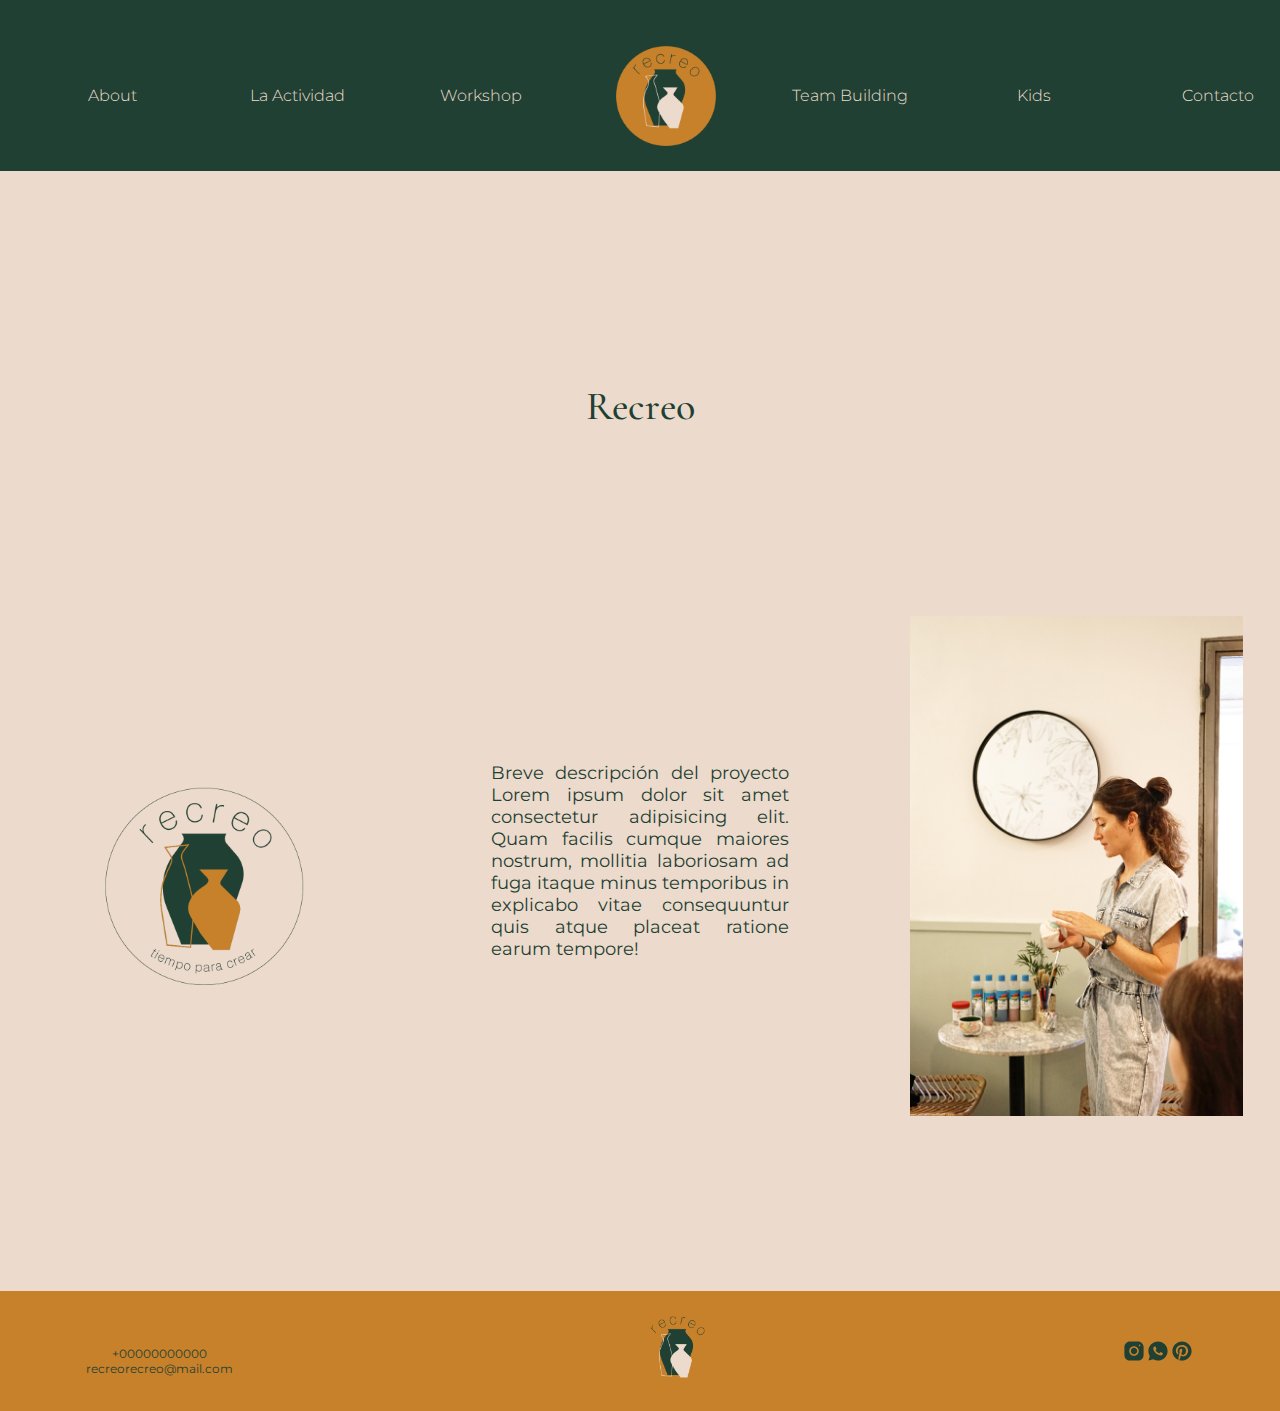
==== index.html @ 4442c3d5 "primer commit" ====
<!DOCTYPE html>
<html lang="en">

<head>
    <meta charset="UTF-8">
    <meta http-equiv="X-UA-Compatible" content="IE=edge">
    <meta name="viewport" content="width=device-width, initial-scale=1.0">
    <link href="https://cdn.jsdelivr.net/npm/bootstrap@5.0.2/dist/css/bootstrap.min.css" rel="stylesheet"
        integrity="sha384-EVSTQN3/azprG1Anm3QDgpJLIm9Nao0Yz1ztcQTwFspd3yD65VohhpuuCOmLASjC" crossorigin="anonymous">
    <link href="https://unpkg.com/aos@2.3.1/dist/aos.css" rel="stylesheet">
    
    <link rel="stylesheet" href="./style/estilos.css">

    <title>Recreo</title>
</head>

<body class="grilla">

    <header>
        <div class="header_mobile">
            <div>
                <div class="collapse" id="navbarToggleExternalContent">
                    <div class="bg-green p-4">
                        <div>
                            <ul class="flex__container">
                                <li>
                                    <a href="./section/about.html">About</a>
                                </li>
                                <li>
                                    <a href="./section/la_actividad.html">La Actividad</a>
                                </li>
                                <li>
                                    <a href="./section/workshops.html">Workshop</a>
                                </li>
                                <li class="logo_index">
                                    <a href="index.html"><img src="./img/logo_recreo_fondo oscuroRecurso 12.png" alt=""
                                            class="recreo__index"></a>
                                </li>
                                <li>
                                    <a href="./section/team_building.html">Team Building</a>
                                </li>
                                <li>
                                    <a href="./section/kids.html">Kids</a>
                                </li>
                                <li>
                                    <a href="./section/contacto.html">Contacto</a>
                                </li>
                            </ul>
                        </div>
                    </div>
                </div>
            </div>
            <nav class="navbar navbar-dark bg-green">
                <div class="container-fluid"  data-aos="fade" data-aos-duration="2000">
                    <button class="navbar-toggler" type="button" data-bs-toggle="collapse"
                        data-bs-target="#navbarToggleExternalContent" aria-controls="navbarToggleExternalContent"
                        aria-expanded="false" aria-label="Toggle navigation">
                        <span class="navbar-toggler-icon"></span>
                    </button>
                    <div>
                        <a href="index.html">recreo</a>
                    </div>
                </div>
            </nav>
        </div>
        <div class="header_desktop">
            <nav>
                <ul class="flex__container">
                    <li>
                        <a href="./section/about.html">About</a>
                    </li>
                    <li>
                        <a href="./section/la_actividad.html">La Actividad</a>
                    </li>
                    <li>
                        <a href="./section/workshops.html">Workshop</a>
                    </li>
                    <li class="logo_index">
                        <a href="index.html"><img src="./img/logo_recreo_fondo oscuroRecurso 12.png" alt=""
                                class="recreo__index" data-aos="fade" data-aos-duration="2700"></a>
                    </li>
                    <li>
                        <a href="./section/team_building.html">Team Building</a>
                    </li>
                    <li>
                        <a href="./section/kids.html">Kids</a>
                    </li>
                    <li>
                        <a href="./section/contacto.html">Contacto</a>
                    </li>
                </ul>
            </nav>
        </div>
    </header>

    <main class="page__recreo">
        <h1 class="flex__titulo_index">Recreo</h1>
        <img src="./img/logo_recreo_fondo claroRecurso 9.png" alt="Logo Recreo" class="recreo__logo">
        <p class="p__recreo">Breve descripción del proyecto Lorem ipsum dolor sit amet consectetur adipisicing elit.
                Quam facilis cumque maiores nostrum, mollitia laboriosam ad fuga itaque minus temporibus in explicabo
                vitae consequuntur quis atque placeat ratione earum tempore!</p>
        <img src="./img/paraweb_recreo_01.jpg" alt="Actividad talleres" class="foto__recreo">
        </div>
    </main>
    <footer>
        <p class="flex__contacto">+00000000000<br>recreorecreo@mail.com</p>
        <img src="./img/logo_recreo_fondo oscuroRecurso 12.png" alt="" class="footer__gif">
        <div class="footer__favicon">
            <img src="./multimedia/icons8-instagram-45.svg" alt="Instagram">
            <img src="./multimedia/icons8-whatsapp-45.svg" alt="WhatsaApp">
            <img src="./multimedia/icons8-pinterest-45.svg" alt="Pinterest">
        </div>
    </footer>
    <script src="https://unpkg.com/aos@2.3.1/dist/aos.js"></script>
    <script>
        AOS.init();
      </script>
    <script src="https://cdn.jsdelivr.net/npm/bootstrap@5.0.2/dist/js/bootstrap.bundle.min.js"
        integrity="sha384-MrcW6ZMFYlzcLA8Nl+NtUVF0sA7MsXsP1UyJoMp4YLEuNSfAP+JcXn/tWtIaxVXM" crossorigin="anonymous">
    </script>
</body>

</html>
---- style/estilos.css ----
@import url('https://fonts.googleapis.com/css2?family=Cormorant+Garamond:wght@500&family=Montserrat:ital,wght@0,100;0,200;0,300;0,500;0,600;0,700;1,100;1,200&display=swap');
*{
    padding: 0;
    margin: 0;
}

header{
    background-color:rgb(31, 64, 51);
    width: 100%;
}

body{
    background-color: rgb(236, 219, 204);
}

a{
    text-decoration: none;
    color: rgb(237, 220, 205);
    font-family: 'Montserrat', sans-serif;
    font-weight: 300;
}

h1 {
    font-family: 'Cormorant Garamond', serif;
    font-weight: 500;
    color: rgb(31, 64, 51);
    font-size: 40px;
}

p {
    font-family: 'Montserrat', sans-serif;
    font-weight: 400;
    color: rgb(31, 64, 51);
    font-size: 18px;
    text-align: justify;
}

footer{
    background-color: rgb(199, 129, 42);
}

footer p{
    padding-top: 20px; 
    font-family: 'Montserrat', sans-serif;
    font-weight: 400;
    color: rgb(31, 64, 51);
    font-size: 12px;
    text-align: center;
}

.header_desktop {
    display: none;

}

.flex__container{
    display: flex;
    flex-direction: column;
    justify-content: center;
    align-items: center;
    width: 100%;
    list-style: none;
}

nav{
    grid-area: nav;
}

.flex__titulo_index{
    grid-area: titulo_index;
}

.flex__titulo{
    grid-area: flex__titulo;
}

.page__recreo{
    grid-area: page__recreo;
}
.page_about{
    grid-area: page_about;
}

footer{
    grid-area: footer;
}

.grilla{
    min-height: 500px;
    display: grid;
    grid-template-areas: "nav" "page__recreo" "footer";
    grid-template-columns:100%;
    justify-content: center;
    gap: 10px;
}

.body_about{
    min-height: 500px;
    display: grid;
    grid-template-areas: "nav" "flex__titulo" "page_about" "footer";
    grid-template-columns:100%;
    justify-content: center;
    gap: 10px;
}

nav{
    display: grid;
    grid-template-columns: 50% 50%;
    align-items: center;
    padding-right: 39%;
}

ul{
    display: grid;
    grid-template-columns: 100%;
    justify-content: center;
    align-items: center;
    gap: 10px;
}

.flex__titulo_index {
    display: none;
}

.recreo__logo{
    grid-area: logo;
}

.flex__titulo{
    grid-area: titulo;
}

.p__recreo{
    grid-area: p_recreo;
}

.flex__p_about{
    grid-area: p_about;
}

.foto__recreo{
    grid-area: foto;
}

.flex__img{
    grid-area: img_about;
}

.page__recreo{
    height: 920px;
    display: grid;
    grid-template-areas: "logo" "p_recreo" "foto";
    justify-items: center;
    gap: 20px;
}

.page_about{
    height: 920px;
    display: grid;
    grid-template-areas: "titulo" "p_about" "img_about";
    justify-items: center;
    gap: 20px;
}

.flex__titulo{
    display: flex;
    padding: 100px;
    padding-bottom: 50px;
    justify-content: center;
}

.p__recreo, .flex__p_about {
    display: flex;
    flex-direction: column;
    justify-content: center;
    align-items: center;
    width: 70%;
    gap: 20px;

}

.foto__recreo, .flex__img{
    height: 35%;
    display: flex;
    flex-direction: column;
    justify-content: center;
}

.flex__contacto{
    grid-area: contacto;
}

.footer__gif{
    grid-area: gif;
}

.footer__favicon{
    grid-area: favicon;
}

footer{
    display: grid;
    grid-template-areas: "contacto" "gif" "favicon";
    justify-items: center;

}

.footer__favicon{
    height: 40%;
    display: flex;
    justify-content: space-evenly;
}

.footer__gif{
    width: 20%;

}

.recreo__logo {
    width: 30%;
    padding-top: 40px;
}

.recreo__index{
    width: 100px;
    display: flex;
    align-content: center;
}




@media (min-width:576px){

    .recreo__logo{
        width: 200px;
    }
    
    .foto__recreo, .flex__img{
        height: 65%
        }
    
    .footer__gif{
        width: 30%;
    }

    .recreo__index{
        width: 100px;
        display: flex;
        align-content: center;
    }

    .header_mobile {
        display: none;
    }
    
    .header_desktop {
        width: 100%;
        display: inline;
        justify-content: center;
    }

    .flex__container {
        width: 100%;
        list-style-type: none;
        display: grid;
        grid-template-columns: 1fr 1fr 1fr 1fr 1fr 1fr 1fr;
        justify-items: center;
        align-items: center;
        padding: 2%;  
        gap: 10px;  
    }

    nav{
        display: grid;
        grid-template-columns: 100%;
        align-items: center;
        gap: 10px;
        padding: 0%;
        padding-top: 20px;
    }

    .page__recreo{
        height: 1500px;
        grid-template-rows: 1fr 1fr 1fr;
        gap: 10px;
    }
    
    .page_about{
        height: 1500px;
        grid-template-rows: 1fr 1fr;
        gap: 10px;
    }

    .p__recreo {
        padding-top: 40px;
        padding-bottom: 40px;
    }   
    
    }

@media (min-width:992px){

    .foto__recreo{
        height: 500px;
    } 
    
    .flex__img{
        height: 45%
        }

    .footer__gif{
        width: 15%;
    }

    .flex__titulo_index{
        display: flex;
        justify-content: center;
    }

    .flex__titulo{
        display: flex;
        padding: 100px;
        padding-bottom: 50px;
        justify-content: center;
    }

    .p__recreo, .flex__p_about {
        text-align: justify;
        padding-top: 10px;
        padding-bottom: 20px;
    }
    
    .flex__titulo_index{
        grid-area: titulo_index;
    }
    .p__recreo{
        grid-area: p_recreo;
    }
    
    .foto__recreo{
        grid-area: foto;
    }

    .recreo__logo{
        grid-area: logo;
    }
        
    .page__recreo {
        height: 100vh;
        display: grid;
        grid-template-areas:"titulo_index titulo_index titulo_index" "logo p_recreo foto";
        grid-template-columns: 33.3% 33.3% 33.3%;
        grid-template-rows: 50% 50%;
        align-items: center;
        justify-content: center;
        gap: 10px;
        padding-bottom: 200px;
        padding-top: 0%;
    }


    .page_about{
        height: 400x;
        padding: 80px;
        display: grid;
        grid-template-areas:"titulo titulo" "p_about img_about";
        grid-template-rows: 20% auto;
        align-items: flex-start;
        gap: 10px;
    }

    .flex__contacto{
        grid-area: contacto;
    }
    
    .footer__gif{
        grid-area: gif;
    }
    
    .footer__favicon{
        grid-area: favicon;
    }
    
    footer{
        height: 120px;
        display: grid;
        grid-template-areas: "contacto gif favicon";
        justify-content: space-around;
        align-items: center;
    
    }
    
    .footer__favicon{
        height: 20%;
        display: flex;
        justify-content: space-evenly;
    }
}
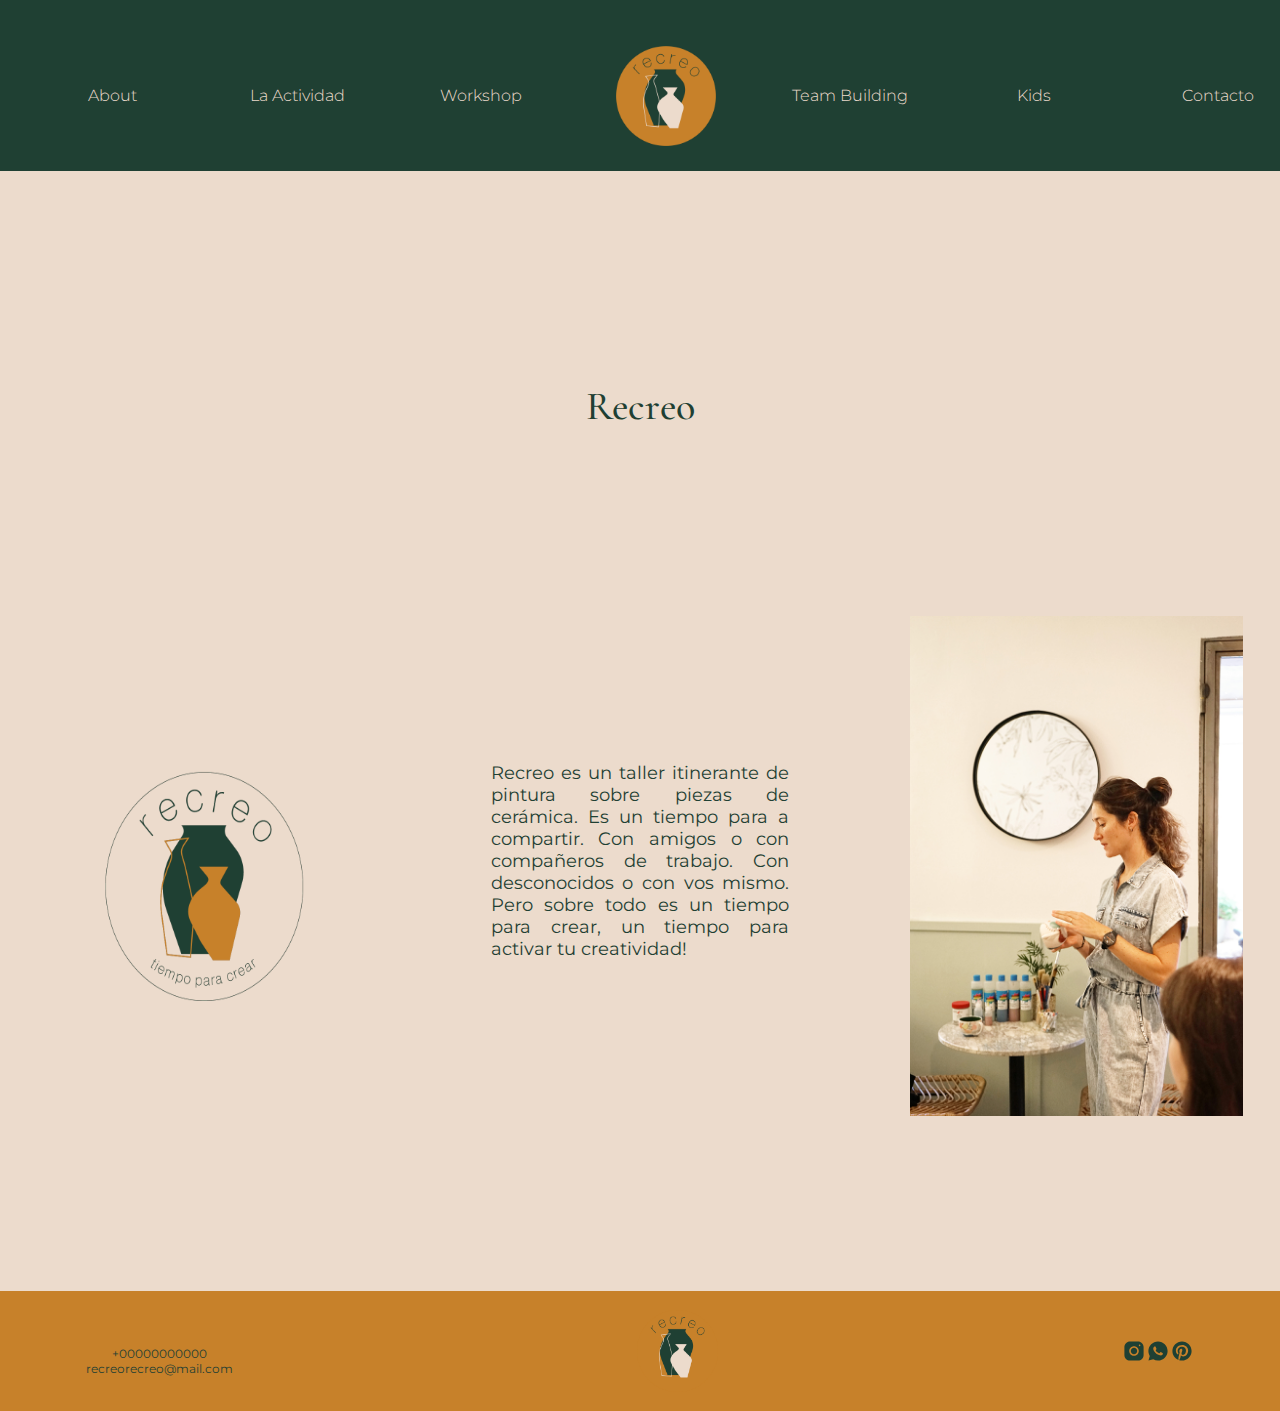
==== commit 715804a0: "tercer preentrega" ====
--- a/index.html
+++ b/index.html
@@ -5,13 +5,17 @@
     <meta charset="UTF-8">
     <meta http-equiv="X-UA-Compatible" content="IE=edge">
     <meta name="viewport" content="width=device-width, initial-scale=1.0">
+    <meta name="description"
+        content="Taller itinerante de pintura cerámica. Reservá tu lugar para el próximo encuentro!">
+    <meta name="keywords" content="Pintura Cerámica Creatividad">
+
     <link href="https://cdn.jsdelivr.net/npm/bootstrap@5.0.2/dist/css/bootstrap.min.css" rel="stylesheet"
         integrity="sha384-EVSTQN3/azprG1Anm3QDgpJLIm9Nao0Yz1ztcQTwFspd3yD65VohhpuuCOmLASjC" crossorigin="anonymous">
     <link href="https://unpkg.com/aos@2.3.1/dist/aos.css" rel="stylesheet">
-    
-    <link rel="stylesheet" href="./style/estilos.css">
 
-    <title>Recreo</title>
+    <link rel="stylesheet" href="./style/style.css">
+
+    <title>Recreo, tiempo para crear!</title>
 </head>
 
 <body class="grilla">
@@ -51,7 +55,7 @@
                 </div>
             </div>
             <nav class="navbar navbar-dark bg-green">
-                <div class="container-fluid"  data-aos="fade" data-aos-duration="2000">
+                <div class="container-fluid" data-aos="fade" data-aos-duration="2000">
                     <button class="navbar-toggler" type="button" data-bs-toggle="collapse"
                         data-bs-target="#navbarToggleExternalContent" aria-controls="navbarToggleExternalContent"
                         aria-expanded="false" aria-label="Toggle navigation">
@@ -94,11 +98,11 @@
     </header>
 
     <main class="page__recreo">
-        <h1 class="flex__titulo_index">Recreo</h1>
+        <h1 class="titulo_index">Recreo</h1>
         <img src="./img/logo_recreo_fondo claroRecurso 9.png" alt="Logo Recreo" class="recreo__logo">
-        <p class="p__recreo">Breve descripción del proyecto Lorem ipsum dolor sit amet consectetur adipisicing elit.
-                Quam facilis cumque maiores nostrum, mollitia laboriosam ad fuga itaque minus temporibus in explicabo
-                vitae consequuntur quis atque placeat ratione earum tempore!</p>
+        <p class="p_recreo">Recreo es un taller itinerante de pintura sobre piezas de cerámica. Es un tiempo para a
+            compartir. Con amigos o con compañeros de trabajo. Con desconocidos o con vos mismo. Pero sobre todo es un
+            tiempo para crear, un tiempo para activar tu creatividad!</p>
         <img src="./img/paraweb_recreo_01.jpg" alt="Actividad talleres" class="foto__recreo">
         </div>
     </main>
@@ -114,7 +118,7 @@
     <script src="https://unpkg.com/aos@2.3.1/dist/aos.js"></script>
     <script>
         AOS.init();
-      </script>
+    </script>
     <script src="https://cdn.jsdelivr.net/npm/bootstrap@5.0.2/dist/js/bootstrap.bundle.min.js"
         integrity="sha384-MrcW6ZMFYlzcLA8Nl+NtUVF0sA7MsXsP1UyJoMp4YLEuNSfAP+JcXn/tWtIaxVXM" crossorigin="anonymous">
     </script>
--- a/style/style.css
+++ b/style/style.css
@@ -0,0 +1,408 @@
+@import url("https://fonts.googleapis.com/css2?family=Cormorant+Garamond:wght@500&family=Montserrat:ital,wght@0,100;0,200;0,300;0,500;0,600;0,700;1,100;1,200&display=swap");
+* {
+  padding: 0;
+  margin: 0;
+}
+
+a {
+  text-decoration: none;
+  color: rgb(236, 219, 204);
+  font-family: "Montserrat", sans-serif;
+  font-weight: 300;
+}
+
+p {
+  font-family: "Montserrat", sans-serif;
+  font-weight: 400;
+  color: rgb(31, 64, 51);
+  font-size: 18px;
+  text-align: justify;
+}
+
+footer p {
+  padding-top: 20px;
+  font-family: "Montserrat", sans-serif;
+  font-weight: 400;
+  color: rgb(31, 64, 51);
+  font-size: 12px;
+  text-align: center;
+}
+
+header {
+  background-color: rgb(31, 64, 51);
+  width: 100%;
+}
+
+body {
+  background-color: rgb(236, 219, 204);
+}
+
+h1 {
+  font-family: "Cormorant Garamond", serif;
+  font-weight: 500;
+  color: rgb(31, 64, 51);
+  font-size: 40px;
+}
+
+footer {
+  background-color: rgb(199, 129, 42);
+}
+
+.recreo__logo {
+  width: 30%;
+  padding-top: 40px;
+}
+@media (min-width: 576px) {
+  .recreo__logo {
+    width: 200px;
+    height: 230px;
+  }
+}
+
+.foto__recreo,
+.flex__img,
+.img_kids {
+  height: 35%;
+  display: flex;
+  flex-direction: column;
+  justify-content: center;
+}
+@media (min-width: 576px) {
+  .foto__recreo,
+.flex__img,
+.img_kids {
+    height: 65%;
+  }
+}
+@media (min-width: 992px) {
+  .foto__recreo,
+.flex__img,
+.img_kids {
+    height: 500px;
+  }
+}
+
+.footer__gif {
+  width: 20%;
+}
+@media (min-width: 576px) {
+  .footer__gif {
+    width: 30%;
+  }
+}
+@media (min-width: 992px) {
+  .footer__gif {
+    width: 15%;
+  }
+}
+
+.header_desktop {
+  display: none;
+}
+@media (min-width: 576px) {
+  .header_desktop {
+    width: 100%;
+    display: inline;
+    justify-content: center;
+  }
+}
+
+@media (min-width: 576px) {
+  .header_mobile {
+    display: none;
+  }
+}
+
+.flex__container {
+  display: flex;
+  flex-direction: column;
+  justify-content: center;
+  align-items: center;
+  width: 100%;
+  list-style: none;
+}
+@media (min-width: 576px) {
+  .flex__container {
+    width: 100%;
+    list-style-type: none;
+    display: grid;
+    grid-template-columns: 1fr 1fr 1fr 1fr 1fr 1fr 1fr;
+    justify-items: center;
+    align-items: center;
+    padding: 2%;
+    gap: 10px;
+  }
+}
+
+nav {
+  display: grid;
+  grid-template-columns: 50% 50%;
+  align-items: center;
+  padding-right: 39%;
+}
+@media (min-width: 576px) {
+  nav {
+    display: grid;
+    grid-template-columns: 100%;
+    align-items: center;
+    gap: 10px;
+    padding: 0%;
+    padding-top: 20px;
+  }
+}
+
+.titulo_index {
+  display: none;
+}
+@media (min-width: 992px) {
+  .titulo_index {
+    display: flex;
+    justify-content: center;
+  }
+}
+
+.page__recreo {
+  height: 920px;
+  display: grid;
+  grid-template-areas: "logo" "p_recreo" "foto";
+  justify-items: center;
+  gap: 20px;
+}
+@media (min-width: 576px) {
+  .page__recreo {
+    height: 1500px;
+    grid-template-rows: 1fr 1fr 1fr;
+    gap: 10px;
+  }
+}
+@media (min-width: 992px) {
+  .page__recreo {
+    height: 100vh;
+    display: grid;
+    grid-template-areas: "titulo_index titulo_index titulo_index" "logo p_recreo foto";
+    grid-template-columns: 33.3% 33.3% 33.3%;
+    grid-template-rows: 50% 50%;
+    align-items: center;
+    justify-content: center;
+    gap: 10px;
+    padding-bottom: 200px;
+    padding-top: 0%;
+  }
+}
+
+.page_about, .page_kids {
+  height: 1300px;
+  display: grid;
+  grid-template-areas: "titulo" "p_about" "img_about";
+  justify-items: center;
+  gap: 20px;
+}
+@media (min-width: 576px) {
+  .page_about, .page_kids {
+    height: 1500px;
+    grid-template-rows: 1fr 1fr;
+    gap: 10px;
+  }
+}
+@media (min-width: 992px) {
+  .page_about, .page_kids {
+    height: 100vh;
+    display: grid;
+    grid-template-areas: "titulo titulo" "p_about img_about";
+    grid-template-columns: 33.3% 33.3%;
+    grid-template-rows: 50% 50%;
+    align-items: center;
+    justify-content: center;
+    gap: 10px;
+    padding-bottom: 200px;
+    padding-top: 0%;
+  }
+}
+
+.page_kids {
+  grid-template-areas: "titulo" "p_kids" "img_kids";
+}
+@media (min-width: 992px) {
+  .page_kids {
+    grid-template-areas: "titulo titulo" "p_kids img_kids";
+  }
+}
+
+.p_recreo,
+.flex__p_about,
+.la_actividad,
+.p_workshop,
+.p_teambuilding,
+.p_kids {
+  display: flex;
+  flex-direction: column;
+  justify-content: center;
+  align-items: center;
+  width: 70%;
+  gap: 20px;
+}
+@media (min-width: 576px) {
+  .p_recreo,
+.flex__p_about,
+.la_actividad,
+.p_workshop,
+.p_teambuilding,
+.p_kids {
+    padding-top: 40px;
+    padding-bottom: 40px;
+  }
+}
+@media (min-width: 992px) {
+  .p_recreo,
+.flex__p_about,
+.la_actividad,
+.p_workshop,
+.p_teambuilding,
+.p_kids {
+    text-align: justify;
+    padding-top: 10px;
+    padding-bottom: 20px;
+  }
+}
+
+footer {
+  display: grid;
+  grid-template-areas: "contacto" "gif" "favicon";
+  justify-items: center;
+}
+@media (min-width: 992px) {
+  footer {
+    height: 120px;
+    display: grid;
+    grid-template-areas: "contacto gif favicon";
+    justify-content: space-around;
+    align-items: center;
+  }
+}
+
+.footer__favicon {
+  height: 40%;
+  display: flex;
+  justify-content: space-evenly;
+}
+@media (min-width: 992px) {
+  .footer__favicon {
+    height: 20%;
+  }
+}
+
+nav {
+  grid-area: nav;
+}
+
+.titulo_index {
+  grid-area: titulo_index;
+}
+
+.flex__titulo {
+  grid-area: flex__titulo;
+}
+
+.page__recreo {
+  grid-area: page__recreo;
+}
+
+.page_about, .page_kids {
+  grid-area: page_about;
+}
+
+footer {
+  grid-area: footer;
+}
+
+.recreo__logo {
+  grid-area: logo;
+}
+
+.flex__titulo {
+  grid-area: titulo;
+}
+
+.p_recreo {
+  grid-area: p_recreo;
+}
+
+.flex__p_about {
+  grid-area: p_about;
+}
+
+.foto__recreo {
+  grid-area: foto;
+}
+
+.flex__img {
+  grid-area: img_about;
+}
+
+.page_kids {
+  grid-area: page_kids;
+}
+
+.p_kids {
+  grid-area: p_kids;
+}
+
+.img_kids {
+  grid-area: img_kids;
+}
+
+.flex__contacto {
+  grid-area: contacto;
+}
+
+.footer__gif {
+  grid-area: gif;
+}
+
+.footer__favicon {
+  grid-area: favicon;
+}
+
+.grilla {
+  min-height: 500px;
+  display: grid;
+  grid-template-areas: "nav" "page__recreo" "footer";
+  grid-template-columns: 100%;
+  justify-content: center;
+  gap: 10px;
+}
+
+.body, .body_kids {
+  min-height: 500px;
+  display: grid;
+  grid-template-areas: "nav" "flex__titulo" "page_about" "footer";
+  grid-template-columns: 100%;
+  justify-content: center;
+  gap: 10px;
+}
+
+.body_kids {
+  grid-template-areas: "nav" "flex__titulo" "page_kids" "footer";
+}
+
+ul {
+  display: grid;
+  grid-template-columns: 100%;
+  justify-content: center;
+  align-items: center;
+  gap: 10px;
+}
+
+.flex__titulo {
+  display: flex;
+  padding: 100px;
+  padding-bottom: 50px;
+  justify-content: center;
+}
+
+.recreo__index {
+  width: 100px;
+  height: 100px;
+  display: flex;
+  align-content: center;
+}/*# sourceMappingURL=style.css.map */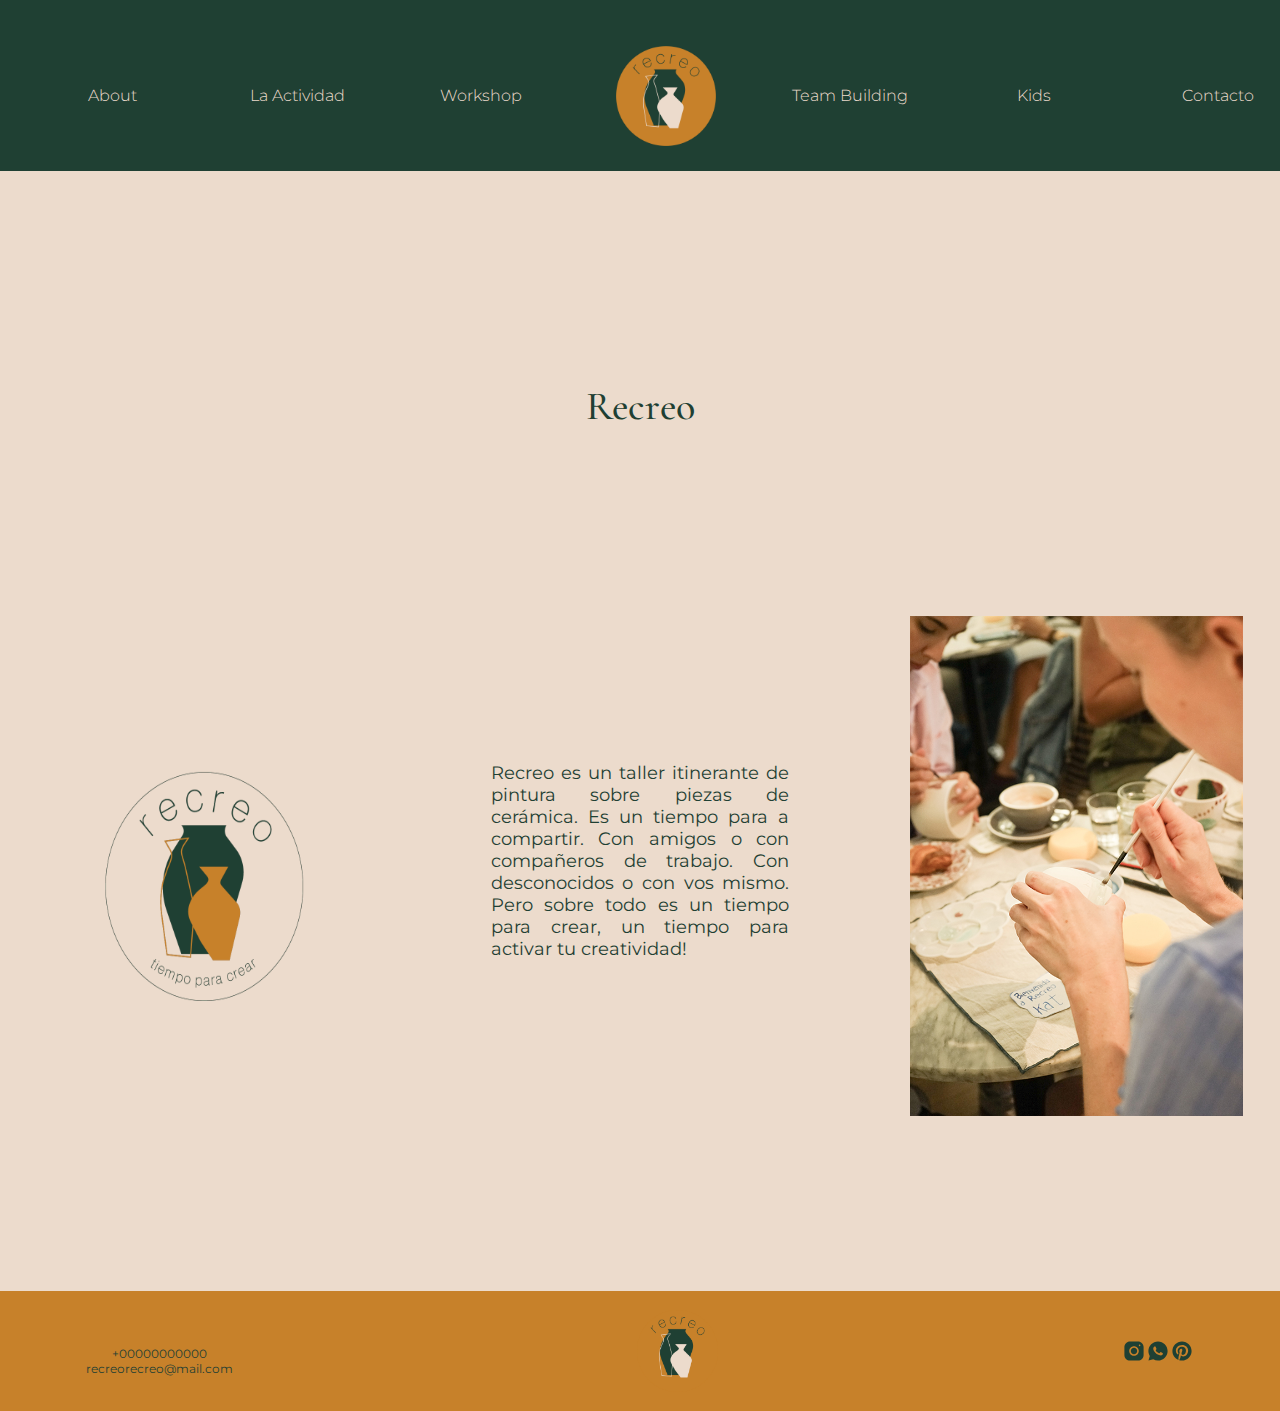
==== commit 8eba5eeb: "entrega_final" ====
--- a/index.html
+++ b/index.html
@@ -16,6 +16,8 @@
     <link rel="stylesheet" href="./style/style.css">
 
     <title>Recreo, tiempo para crear!</title>
+    <link rel="icon" type="image/jpg" href="./multimedia/favicon.ico"/>
+
 </head>
 
 <body class="grilla">
@@ -103,7 +105,7 @@
         <p class="p_recreo">Recreo es un taller itinerante de pintura sobre piezas de cerámica. Es un tiempo para a
             compartir. Con amigos o con compañeros de trabajo. Con desconocidos o con vos mismo. Pero sobre todo es un
             tiempo para crear, un tiempo para activar tu creatividad!</p>
-        <img src="./img/paraweb_recreo_01.jpg" alt="Actividad talleres" class="foto__recreo">
+        <img src="./img/paraweb_recreo_00.jpg" alt="Actividad talleres" class="foto__recreo">
         </div>
     </main>
     <footer>
--- a/style/style.css
+++ b/style/style.css
@@ -61,7 +61,10 @@
 
 .foto__recreo,
 .flex__img,
-.img_kids {
+.img_kids,
+.img_w,
+.img_portada,
+.img_tb {
   height: 35%;
   display: flex;
   flex-direction: column;
@@ -70,15 +73,47 @@
 @media (min-width: 576px) {
   .foto__recreo,
 .flex__img,
-.img_kids {
+.img_kids,
+.img_w,
+.img_portada,
+.img_tb {
     height: 65%;
   }
 }
 @media (min-width: 992px) {
   .foto__recreo,
 .flex__img,
-.img_kids {
+.img_kids,
+.img_w,
+.img_portada,
+.img_tb {
     height: 500px;
+  }
+}
+
+.paso_1,
+.paso_2,
+.paso_3,
+.paso_4 {
+  height: 200px;
+  display: flex;
+  flex-direction: column;
+  justify-content: center;
+}
+@media (min-width: 576px) {
+  .paso_1,
+.paso_2,
+.paso_3,
+.paso_4 {
+    height: 300px;
+  }
+}
+@media (min-width: 992px) {
+  .paso_1,
+.paso_2,
+.paso_3,
+.paso_4 {
+    height: 200px;
   }
 }
 
@@ -159,6 +194,210 @@
     display: flex;
     justify-content: center;
   }
+}
+
+.p_recreo,
+.flex__p_about,
+.la_actividad,
+.p_workshop,
+.p_teambuilding,
+.p_kids {
+  display: flex;
+  flex-direction: column;
+  justify-content: center;
+  align-items: center;
+  width: 70%;
+  gap: 20px;
+}
+@media (min-width: 576px) {
+  .p_recreo,
+.flex__p_about,
+.la_actividad,
+.p_workshop,
+.p_teambuilding,
+.p_kids {
+    padding-top: 40px;
+    padding-bottom: 40px;
+  }
+}
+@media (min-width: 992px) {
+  .p_recreo,
+.flex__p_about,
+.la_actividad,
+.p_workshop,
+.p_teambuilding,
+.p_kids {
+    text-align: justify;
+    padding-top: 10px;
+    padding-bottom: 20px;
+  }
+}
+
+footer {
+  display: grid;
+  grid-template-areas: "contacto" "gif" "favicon";
+  justify-items: center;
+}
+@media (min-width: 992px) {
+  footer {
+    height: 120px;
+    display: grid;
+    grid-template-areas: "contacto gif favicon";
+    justify-content: space-around;
+    align-items: center;
+  }
+}
+
+.footer__favicon {
+  height: 40%;
+  display: flex;
+  justify-content: space-evenly;
+}
+@media (min-width: 992px) {
+  .footer__favicon {
+    height: 20%;
+  }
+}
+
+nav {
+  grid-area: nav;
+}
+
+.titulo_index {
+  grid-area: titulo_index;
+}
+
+.page__recreo {
+  grid-area: page__recreo;
+}
+
+.page_about, .page_w, .page_tb, .page_kids {
+  grid-area: page_about;
+}
+
+footer {
+  grid-area: footer;
+}
+
+.recreo__logo {
+  grid-area: logo;
+}
+
+.flex__titulo {
+  grid-area: titulo;
+}
+
+.p_recreo {
+  grid-area: p_recreo;
+}
+
+.flex__p_about {
+  grid-area: p_about;
+}
+
+.foto__recreo {
+  grid-area: foto;
+}
+
+.flex__img {
+  grid-area: img_about;
+}
+
+.page_kids {
+  grid-area: page_kids;
+}
+
+.p_kids {
+  grid-area: p_kids;
+}
+
+.img_kids {
+  grid-area: img_kids;
+}
+
+.la_actividad {
+  grid-area: la_actividad;
+}
+
+.pasos {
+  grid-area: pasos;
+}
+
+.paso_1 {
+  grid-area: paso1;
+}
+
+.paso_2 {
+  grid-area: paso2;
+}
+
+.paso_3 {
+  grid-area: paso3;
+}
+
+.paso_4 {
+  grid-area: paso4;
+}
+
+.page_w {
+  grid-area: page_w;
+}
+
+.p_workshop {
+  grid-area: p_work;
+}
+
+.p_pasouno {
+  grid-area: paso_uno;
+}
+
+.p_pasodos {
+  grid-area: paso_dos;
+}
+
+.p_pasotres {
+  grid-area: paso_tres;
+}
+
+.p_pasocuatro {
+  grid-area: paso_cuatro;
+}
+
+.page_tb {
+  grid-area: page_teamb;
+}
+
+.p_teambuilding {
+  grid-area: p_teamb;
+}
+
+.img_tb {
+  grid-area: img_tb;
+}
+
+.img_w {
+  grid-area: img_w;
+}
+
+.flex__contacto {
+  grid-area: contacto;
+}
+
+.footer__gif {
+  grid-area: gif;
+}
+
+.footer__favicon {
+  grid-area: favicon;
+}
+
+.grilla {
+  min-height: 500px;
+  display: grid;
+  grid-template-areas: "nav" "page__recreo" "footer";
+  grid-template-columns: 100%;
+  justify-content: center;
+  gap: 10px;
 }
 
 .page__recreo {
@@ -190,7 +429,16 @@
   }
 }
 
-.page_about, .page_kids {
+.body {
+  min-height: 500px;
+  display: grid;
+  grid-template-areas: "nav" "titulo" "page_about" "footer";
+  grid-template-columns: 100%;
+  justify-content: center;
+  gap: 10px;
+}
+
+.page_about, .page_w, .page_tb, .page_kids {
   height: 1300px;
   display: grid;
   grid-template-areas: "titulo" "p_about" "img_about";
@@ -198,14 +446,14 @@
   gap: 20px;
 }
 @media (min-width: 576px) {
-  .page_about, .page_kids {
+  .page_about, .page_w, .page_tb, .page_kids {
     height: 1500px;
     grid-template-rows: 1fr 1fr;
     gap: 10px;
   }
 }
 @media (min-width: 992px) {
-  .page_about, .page_kids {
+  .page_about, .page_w, .page_tb, .page_kids {
     height: 100vh;
     display: grid;
     grid-template-areas: "titulo titulo" "p_about img_about";
@@ -219,6 +467,11 @@
   }
 }
 
+/*.body_kids {
+    @extend.body;
+    grid-template-areas: "nav""titulo""page_kids""footer";
+
+}*/
 .page_kids {
   grid-template-areas: "titulo" "p_kids" "img_kids";
 }
@@ -228,161 +481,133 @@
   }
 }
 
-.p_recreo,
-.flex__p_about,
-.la_actividad,
-.p_workshop,
-.p_teambuilding,
-.p_kids {
+/*.body_actividad {
+    @extend.page_about;
+    grid-template-areas: "nav" "titulo" "page_laactividad" "footer";
+}*/
+.page_laactividad {
+  height: 1700px;
+  grid-template-columns: 1fr;
+  display: grid;
+  align-items: center;
+  grid-template-areas: "titulo" "la_actividad";
+  justify-items: center;
+}
+@media (min-width: 576px) {
+  .page_laactividad {
+    height: 1900px;
+  }
+}
+@media (min-width: 992px) {
+  .page_laactividad {
+    height: 1200px;
+    grid-template-areas: "titulo titulo" "la_actividad la_actividad";
+  }
+}
+
+.div_laactividad {
+  height: 1300px;
+  display: grid;
+  grid-template-areas: "paso_uno" "paso1" "paso_dos" "paso2" "paso_tres" "paso3" "paso_cuatro" "paso4";
+  justify-items: center;
+  align-items: center;
+  gap: 10px;
+}
+@media (min-width: 576px) {
+  .div_laactividad {
+    height: 1700px;
+  }
+}
+@media (min-width: 992px) {
+  .div_laactividad {
+    text-align: start;
+    height: 100vh;
+    grid-template-areas: "paso_uno paso1" "paso_dos paso2" "paso_tres paso3" "paso_cuatro paso4";
+    grid-template-columns: 33.3% 33.3%;
+  }
+}
+
+.la_actividad {
   display: flex;
   flex-direction: column;
-  justify-content: center;
   align-items: center;
   width: 70%;
   gap: 20px;
 }
 @media (min-width: 576px) {
-  .p_recreo,
-.flex__p_about,
-.la_actividad,
-.p_workshop,
-.p_teambuilding,
-.p_kids {
+  .la_actividad {
     padding-top: 40px;
     padding-bottom: 40px;
-  }
-}
-@media (min-width: 992px) {
-  .p_recreo,
-.flex__p_about,
-.la_actividad,
-.p_workshop,
-.p_teambuilding,
-.p_kids {
-    text-align: justify;
+    text-align: start;
+  }
+}
+@media (min-width: 992px) {
+  .la_actividad {
+    text-align: start;
     padding-top: 10px;
     padding-bottom: 20px;
-  }
-}
-
-footer {
-  display: grid;
-  grid-template-areas: "contacto" "gif" "favicon";
+    display: grid;
+    grid-template-areas: "paso_uno paso1" "paso_dos paso2" "paso_tres paso3" "paso_cuatro paso4";
+  }
+}
+
+/*.body_teamb {
+    @extend.body;
+    grid-template-areas: "nav""titulo""page_teamb""footer";
+
+}*/
+.page_tb {
+  grid-template-areas: "titulo" "p_teamb" "img_tb";
+}
+@media (min-width: 992px) {
+  .page_tb {
+    grid-template-areas: "titulo titulo" "p_teamb img_tb";
+  }
+}
+
+.body_w {
+  min-height: 500px;
+  display: grid;
+  grid-template-areas: "nav" "titulo" "page_w" "footer";
+  grid-template-columns: 100%;
+  justify-content: center;
+  gap: 10px;
+}
+
+.page_w {
+  grid-template-areas: "titulo" "p_work" "img_w";
+}
+@media (min-width: 992px) {
+  .page_w {
+    grid-template-areas: "titulo titulo" "p_work img_w";
+  }
+}
+
+.form_contacto {
+  width: 220px;
+  height: 80px;
+  display: flex;
+  flex-direction: column;
+  justify-content: center;
+}
+@media (min-width: 576px) {
+  .form_contacto {
+    width: 470px;
+  }
+}
+
+.form_contacto {
+  grid-area: form;
+}
+
+.page_contacto {
+  height: 100vh;
+  display: grid;
+  grid-template-areas: "titulo" "form";
   justify-items: center;
-}
-@media (min-width: 992px) {
-  footer {
-    height: 120px;
-    display: grid;
-    grid-template-areas: "contacto gif favicon";
-    justify-content: space-around;
-    align-items: center;
-  }
-}
-
-.footer__favicon {
-  height: 40%;
-  display: flex;
-  justify-content: space-evenly;
-}
-@media (min-width: 992px) {
-  .footer__favicon {
-    height: 20%;
-  }
-}
-
-nav {
-  grid-area: nav;
-}
-
-.titulo_index {
-  grid-area: titulo_index;
-}
-
-.flex__titulo {
-  grid-area: flex__titulo;
-}
-
-.page__recreo {
-  grid-area: page__recreo;
-}
-
-.page_about, .page_kids {
-  grid-area: page_about;
-}
-
-footer {
-  grid-area: footer;
-}
-
-.recreo__logo {
-  grid-area: logo;
-}
-
-.flex__titulo {
-  grid-area: titulo;
-}
-
-.p_recreo {
-  grid-area: p_recreo;
-}
-
-.flex__p_about {
-  grid-area: p_about;
-}
-
-.foto__recreo {
-  grid-area: foto;
-}
-
-.flex__img {
-  grid-area: img_about;
-}
-
-.page_kids {
-  grid-area: page_kids;
-}
-
-.p_kids {
-  grid-area: p_kids;
-}
-
-.img_kids {
-  grid-area: img_kids;
-}
-
-.flex__contacto {
-  grid-area: contacto;
-}
-
-.footer__gif {
-  grid-area: gif;
-}
-
-.footer__favicon {
-  grid-area: favicon;
-}
-
-.grilla {
-  min-height: 500px;
-  display: grid;
-  grid-template-areas: "nav" "page__recreo" "footer";
-  grid-template-columns: 100%;
-  justify-content: center;
-  gap: 10px;
-}
-
-.body, .body_kids {
-  min-height: 500px;
-  display: grid;
-  grid-template-areas: "nav" "flex__titulo" "page_about" "footer";
-  grid-template-columns: 100%;
-  justify-content: center;
-  gap: 10px;
-}
-
-.body_kids {
-  grid-template-areas: "nav" "flex__titulo" "page_kids" "footer";
+  gap: 5px;
+  padding-bottom: 200px;
+  padding-top: 0%;
 }
 
 ul {
@@ -394,8 +619,9 @@
 }
 
 .flex__titulo {
-  display: flex;
-  padding: 100px;
+  height: 180px;
+  display: flex;
+  padding-top: 50px;
   padding-bottom: 50px;
   justify-content: center;
 }
